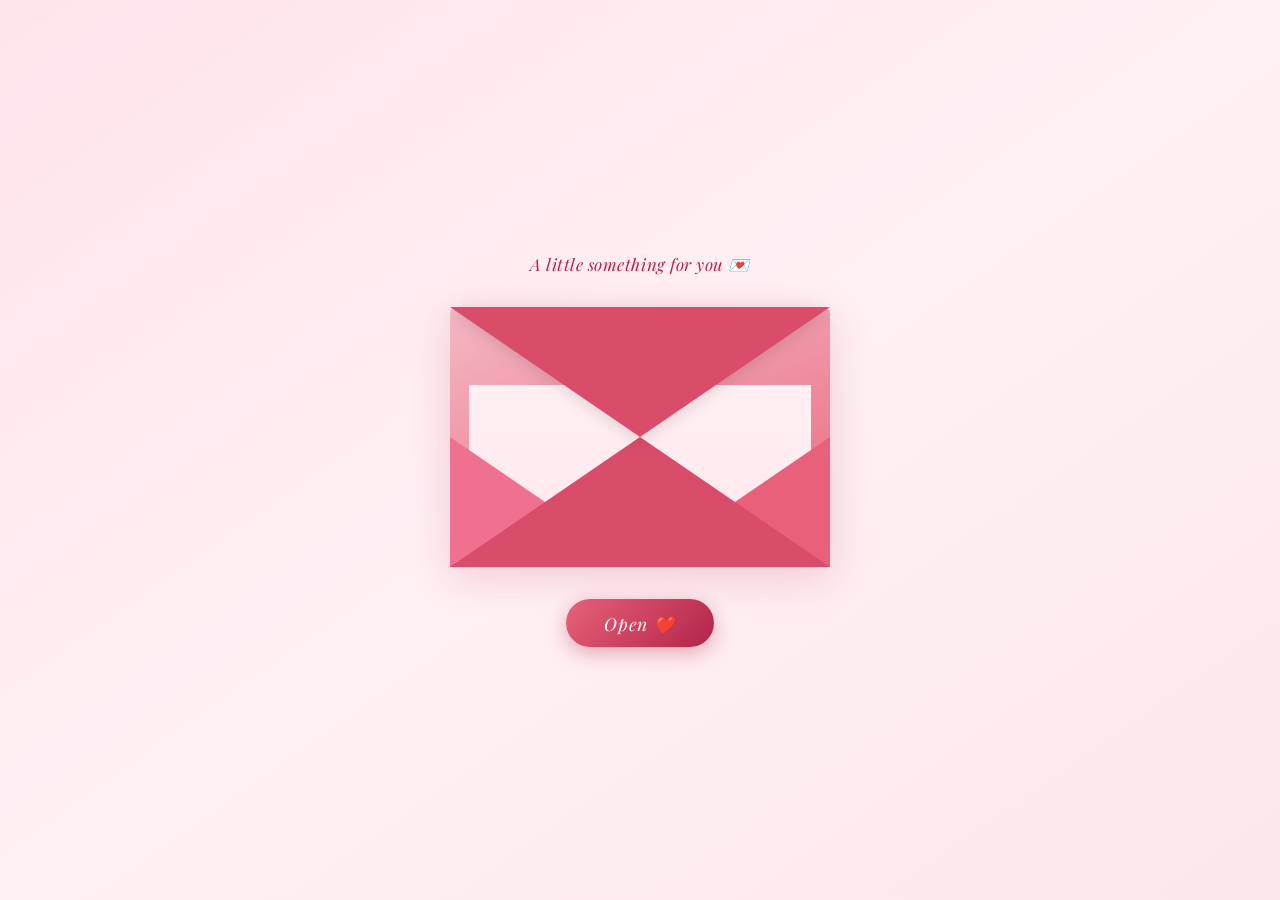
==== Love-letter/index.html @ 52c3fc0f "Add new folder" ====
<!DOCTYPE html>
<html lang="en">
<head>
  <meta charset="UTF-8" />
  <meta name="viewport" content="width=device-width, initial-scale=1.0" />
  <title>Happy First Monthsary 💌</title>
  <link rel="stylesheet" href="style.css" />
  <link href="https://fonts.googleapis.com/css2?family=Playfair+Display:ital,wght@0,400;0,600;1,400&family=Lato:wght@300;400&display=swap" rel="stylesheet" />
</head>
<body>

  <!-- Floating hearts background -->
  <div class="hearts-container" id="heartsContainer"></div>

  <!-- ── STAGE 1: Envelope (shown on load) ── -->
  <section class="envelope-stage" id="envelopeStage">

    <p class="tagline">A little something for you 💌</p>

    <!-- Envelope -->
    <div class="envelope" id="envelope">
      <div class="envelope-back"></div>
      <div class="envelope-flap" id="envelopeFlap"></div>
      <div class="envelope-body">
        <div class="envelope-seal" id="envelopeSeal">❤️</div>
      </div>
      <div class="envelope-front-left"></div>
      <div class="envelope-front-right"></div>
      <div class="envelope-front-bottom"></div>
    </div>

    <button class="btn-open" id="btnOpen">Open ❤️</button>

  </section>

  <!-- ── STAGE 2: Letter modal (shown after open) ── -->
  <section class="letter-stage" id="letterStage" aria-hidden="true">

    <!-- Left polaroid -->
    <div class="photo-frame photo-left" id="photoLeft">
      <img src="images/photo1.jpg" alt="Our Photo" />
      <p class="photo-caption">Us ❤️</p>
    </div>

    <!-- Letter card -->
    <div class="letter-card" id="letterCard">

      <!-- Gold top bar -->
      <div class="letter-gold-bar"></div>

      <!-- Scrollable content -->
      <div class="letter-inner" id="letterInner">

        <div class="letter-header">
          <span class="letter-ornament">✦</span>
          <h1 class="letter-title">Happy First Monthsary</h1>
          <span class="letter-ornament">✦</span>
        </div>

        <div class="letter-body" id="letterBody">
          <p class="salutation">Dear Love,</p>

          <p>
            It has been one whole month since the day you became mine — and
            somehow, every single hour of it has felt like a gift I didn't
            know I was allowed to ask for.
          </p>

          <p>
            <!-- ✏️ Replace this paragraph with your own message. -->
            [Replace this text with your own heartfelt message. Tell them
            what this month has meant to you, a favourite memory you share,
            or simply why you're grateful they're in your life.]
          </p>

          <p>
            Every day with you teaches me something new about what it means
            to feel truly seen. Thank you for your patience, your laughter,
            and the little things you do that you don't even realise make my
            world brighter.
          </p>

          <p>Here's to many more months — and everything that comes after. 🌹</p>

          <p class="closing">
            With all my love,<br />
            <em>[Your Name]</em>
          </p>
        </div>

      </div><!-- /letter-inner -->

      <!-- ── Close button — always visible, never inside scroll ── -->
      <button class="btn-close" id="btnClose">✕ Close &amp; Reset</button>

    </div><!-- /letter-card -->

    <!-- Right polaroid -->
    <div class="photo-frame photo-right" id="photoRight">
      <img src="images/photo2.jpg" alt="Our Photo" />
      <p class="photo-caption">Always ❤️</p>
    </div>

  </section>

  <!-- Background music (uncomment src and the playMusic() call in script.js) -->
  <!--
  <audio id="bgMusic" loop>
    <source src="audio/background.mp3" type="audio/mpeg" />
  </audio>
  -->

  <script src="script.js"></script>
</body>
</html>
---- Love-letter/style.css ----
/* ============================================================
   FIRST MONTHSARY LOVE LETTER — style.css
   Two-stage layout:
     Stage 1 → .envelope-stage  (envelope + open button)
     Stage 2 → .letter-stage    (photos + scrollable letter + close button)
   ============================================================ */

/* ---------- Tokens ---------- */
:root {
  --blush:        #f9d0d8;
  --rose:         #e8637a;
  --crimson:      #b22348;
  --cream:        #fff8f4;
  --gold:         #c8993a;
  --shadow:       rgba(178, 35, 72, 0.18);
  --font-display: 'Playfair Display', Georgia, serif;
  --font-body:    'Lato', Arial, sans-serif;
  --ease:         cubic-bezier(0.45, 0, 0.15, 1);
}

/* ---------- Reset ---------- */
*, *::before, *::after { box-sizing: border-box; margin: 0; padding: 0; }

@media (prefers-reduced-motion: reduce) {
  *, *::before, *::after {
    animation-duration: 0.01ms !important;
    transition-duration: 0.01ms !important;
  }
}

/* ---------- Body ---------- */
html, body {
  height: 100%;
  min-height: 100vh;
}

body {
  font-family: var(--font-body);
  background: linear-gradient(145deg, #ffe4ec 0%, #fff0f4 50%, #fce8e8 100%);
  display: flex;
  align-items: center;
  justify-content: center;
  overflow-x: hidden;
  padding: 1.5rem 1rem;
}

/* ---------- Floating Hearts ---------- */
.hearts-container {
  position: fixed;
  inset: 0;
  pointer-events: none;
  z-index: 0;
  overflow: hidden;
}

.floating-heart {
  position: absolute;
  bottom: -60px;
  opacity: 0;
  animation: floatUp linear infinite;
  user-select: none;
}

@keyframes floatUp {
  0%   { transform: translateY(0) rotate(0deg);   opacity: 0.7; }
  80%  { opacity: 0.4; }
  100% { transform: translateY(-110vh) rotate(30deg); opacity: 0; }
}

/* ============================================================
   STAGE 1 — ENVELOPE
   ============================================================ */
.envelope-stage {
  position: relative;
  z-index: 1;
  display: flex;
  flex-direction: column;
  align-items: center;
  gap: 2rem;
  /* fade out when letter opens */
  transition: opacity 0.5s ease, transform 0.5s ease;
}

.envelope-stage.hidden {
  opacity: 0;
  pointer-events: none;
  transform: scale(0.95);
  position: absolute; /* take out of flow so stage 2 can fill space */
}

.tagline {
  font-family: var(--font-display);
  font-style: italic;
  font-size: 1.05rem;
  color: var(--crimson);
  letter-spacing: 0.03em;
}

/* ---------- Envelope ---------- */
.envelope {
  position: relative;
  width: 380px;
  height: 260px;
  cursor: pointer;
  transition: transform 0.4s var(--ease);
}

.envelope:hover:not(.is-open) {
  transform: translateY(-6px) scale(1.02);
}

/* Back plate */
.envelope-back {
  position: absolute;
  inset: 0;
  background: linear-gradient(160deg, #f5b8c4 0%, #e8637a 100%);
  border-radius: 6px;
  box-shadow:
    0 10px 40px var(--shadow),
    inset 0 1px 0 rgba(255,255,255,0.3);
}

/* Top flap */
.envelope-flap {
  position: absolute;
  top: 0; left: 0;
  width: 0; height: 0;
  border-left:  190px solid transparent;
  border-right: 190px solid transparent;
  border-top:   130px solid #d94d6a;
  transform-origin: top center;
  transition: transform 0.7s var(--ease);
  z-index: 3;
  filter: drop-shadow(0 4px 8px rgba(0,0,0,0.12));
}

.envelope.is-open .envelope-flap {
  transform: rotateX(-180deg);
}

/* Inner body */
.envelope-body {
  position: absolute;
  inset: 30% 5% 5%;
  background: linear-gradient(180deg, #fff0f4 0%, #ffe6ec 100%);
  border-radius: 0 0 6px 6px;
  display: flex;
  align-items: center;
  justify-content: center;
  z-index: 1;
}

.envelope-seal {
  font-size: 2.2rem;
  filter: drop-shadow(0 2px 4px rgba(0,0,0,0.15));
  transition: opacity 0.3s, transform 0.3s;
}

.envelope.is-open .envelope-seal {
  opacity: 0;
  transform: scale(0.6);
}

/* Side & bottom triangles */
.envelope-front-left {
  position: absolute;
  left: 0; bottom: 0;
  width: 0; height: 0;
  border-bottom: 130px solid #f07090;
  border-right:  190px solid transparent;
  z-index: 2;
}

.envelope-front-right {
  position: absolute;
  right: 0; bottom: 0;
  width: 0; height: 0;
  border-bottom: 130px solid #e8607a;
  border-left:   190px solid transparent;
  z-index: 2;
}

.envelope-front-bottom {
  position: absolute;
  bottom: 0; left: 0; right: 0;
  width: 0; height: 0;
  border-left:   190px solid transparent;
  border-right:  190px solid transparent;
  border-bottom: 130px solid #d94d6a;
  z-index: 2;
}

/* ---------- Open Button ---------- */
.btn-open {
  background: linear-gradient(135deg, var(--rose) 0%, var(--crimson) 100%);
  color: #fff;
  border: none;
  font-family: var(--font-display);
  font-style: italic;
  font-size: 1.1rem;
  padding: 0.8rem 2.4rem;
  border-radius: 30px;
  cursor: pointer;
  box-shadow: 0 6px 20px rgba(178,35,72,0.35);
  transition: transform 0.25s, box-shadow 0.25s;
  letter-spacing: 0.04em;
}

.btn-open:hover {
  transform: translateY(-3px) scale(1.04);
  box-shadow: 0 10px 28px rgba(178,35,72,0.45);
}

.btn-open:active { transform: scale(0.97); }

/* ============================================================
   STAGE 2 — LETTER
   ============================================================ */
.letter-stage {
  position: relative;
  z-index: 1;
  display: none;           /* hidden until JS switches stage */
  align-items: flex-start;
  justify-content: center;
  gap: 2rem;
  width: 100%;
  max-width: 1000px;
  padding-top: 1rem;
  /* entrance animation */
  opacity: 0;
  transform: translateY(30px);
  transition: opacity 0.6s ease, transform 0.6s var(--ease);
}

.letter-stage.visible {
  display: flex;
  opacity: 0;             /* JS adds .show a frame later to trigger transition */
  transform: translateY(30px);
}

.letter-stage.show {
  opacity: 1;
  transform: translateY(0);
}

/* ---------- Letter Card ---------- */
.letter-card {
  flex: 0 0 360px;
  width: 360px;
  max-height: 80vh;
  display: flex;
  flex-direction: column;
  background-image:
    repeating-linear-gradient(
      0deg,
      transparent,
      transparent 27px,
      rgba(200,153,58,0.07) 28px
    ),
    linear-gradient(160deg, #fff8f4 0%, #fff0f0 100%);
  background-color: var(--cream);
  border-radius: 10px;
  box-shadow:
    0 8px 48px var(--shadow),
    inset 0 0 0 1px rgba(200,153,58,0.2);
  overflow: hidden;           /* keeps border-radius on children */
}

/* Gold top accent */
.letter-gold-bar {
  flex-shrink: 0;
  height: 4px;
  background: linear-gradient(90deg, transparent, var(--gold), transparent);
}

/* Scrollable body */
.letter-inner {
  flex: 1;
  overflow-y: auto;
  padding: 1.6rem 1.8rem 1rem;
  scrollbar-width: thin;
  scrollbar-color: var(--rose) transparent;
}

.letter-inner::-webkit-scrollbar       { width: 5px; }
.letter-inner::-webkit-scrollbar-track { background: transparent; }
.letter-inner::-webkit-scrollbar-thumb { background: var(--rose); border-radius: 10px; }

/* Letter header */
.letter-header {
  display: flex;
  align-items: center;
  justify-content: center;
  gap: 0.7rem;
  margin-bottom: 1.2rem;
}

.letter-title {
  font-family: var(--font-display);
  font-size: 1.2rem;
  font-style: italic;
  color: var(--crimson);
  text-align: center;
  line-height: 1.3;
}

.letter-ornament { color: var(--gold); font-size: 0.85rem; }

/* Letter body text */
.letter-body {
  font-family: var(--font-display);
  font-size: 0.93rem;
  line-height: 1.85;
  color: #4a2030;
}

.letter-body p { margin-bottom: 1rem; }

.salutation {
  font-style: italic;
  font-weight: 600;
  color: var(--crimson);
}

.closing {
  margin-top: 1.4rem;
  font-style: italic;
  text-align: right;
  color: var(--crimson);
}

/* Typewriter cursor */
.letter-body.typing::after {
  content: '|';
  animation: blink 0.7s step-end infinite;
  color: var(--rose);
}

@keyframes blink {
  0%, 100% { opacity: 1; }
  50%       { opacity: 0; }
}

/* ── Close Button — always pinned at card bottom, never inside scroll ── */
.btn-close {
  flex-shrink: 0;
  display: block;
  width: 100%;
  padding: 0.9rem 1rem;
  background: linear-gradient(135deg, #fff0f4 0%, #ffe4ec 100%);
  border: none;
  border-top: 1.5px solid rgba(200,153,58,0.3);
  color: var(--crimson);
  font-family: var(--font-display);
  font-style: italic;
  font-size: 0.95rem;
  letter-spacing: 0.03em;
  cursor: pointer;
  transition: background 0.25s, color 0.25s;
}

.btn-close:hover {
  background: var(--crimson);
  color: #fff;
}

/* ---------- Polaroid Frames ---------- */
.photo-frame {
  flex-shrink: 0;
  width: 160px;
  background: #fff;
  padding: 10px 10px 38px;
  border-radius: 2px;
  box-shadow: 0 8px 28px rgba(0,0,0,0.18);
  opacity: 0;
  transition: opacity 0.7s ease 0.3s, transform 0.7s var(--ease) 0.3s;
  margin-top: 2rem; /* align nicely with letter top */
}

.photo-frame.visible { opacity: 1; }

.photo-left  { transform: rotate(-4deg); }
.photo-right { transform: rotate(4deg);  }
.photo-left.visible  { transform: rotate(-4deg); }
.photo-right.visible { transform: rotate(4deg);  }

.photo-frame img {
  display: block;
  width: 100%;
  aspect-ratio: 1;
  object-fit: cover;
  border-radius: 2px;
  box-shadow: 0 2px 10px rgba(0,0,0,0.12);
}

.photo-caption {
  font-family: var(--font-display);
  font-style: italic;
  font-size: 0.8rem;
  color: var(--crimson);
  text-align: center;
  margin-top: 8px;
}

/* ============================================================
   RESPONSIVE
   ============================================================ */
@media (max-width: 760px) {
  .envelope { width: 320px; height: 220px; }

  .envelope-flap {
    border-left-width:  160px;
    border-right-width: 160px;
    border-top-width:   110px;
  }
  .envelope-front-left  { border-right-width: 160px; border-bottom-width: 110px; }
  .envelope-front-right { border-left-width:  160px; border-bottom-width: 110px; }
  .envelope-front-bottom {
    border-left-width:  160px;
    border-right-width: 160px;
    border-bottom-width: 110px;
  }

  /* Stack vertically on mobile */
  .letter-stage {
    flex-direction: column;
    align-items: center;
    gap: 1.5rem;
    padding-top: 0.5rem;
  }

  .letter-card {
    flex: none;
    width: 100%;
    max-width: 360px;
    max-height: 70vh;
  }

  /* Photos side by side below letter */
  .photo-frame {
    width: 130px;
    margin-top: 0;
  }

  .photo-left, .photo-right {
    order: 2; /* move photos below letter card */
  }

  .letter-card { order: 1; }

  /* row of photos */
  .letter-stage { flex-wrap: wrap; }
  .photo-frame  { flex: 0 0 130px; }
}

@media (max-width: 400px) {
  .envelope { width: 290px; height: 200px; }
  .envelope-flap {
    border-left-width: 145px; border-right-width: 145px; border-top-width: 100px;
  }
  .envelope-front-left  { border-right-width: 145px; border-bottom-width: 100px; }
  .envelope-front-right { border-left-width:  145px; border-bottom-width: 100px; }
  .envelope-front-bottom {
    border-left-width: 145px; border-right-width: 145px; border-bottom-width: 100px;
  }
}
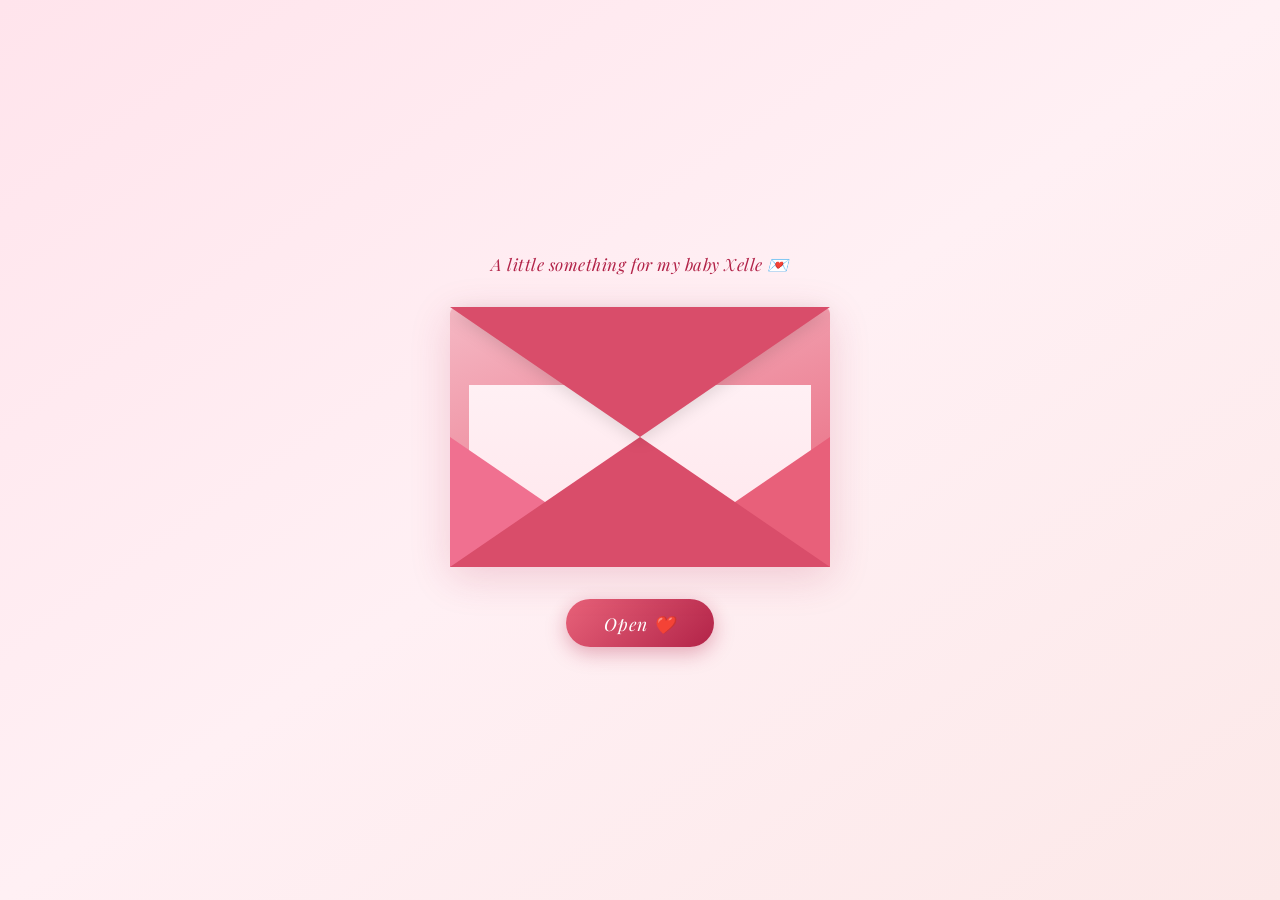
==== commit 488a9d68: "Updated each mini-projects and gitignore" ====
--- a/Love-letter/index.html
+++ b/Love-letter/index.html
@@ -15,7 +15,7 @@
   <!-- ── STAGE 1: Envelope (shown on load) ── -->
   <section class="envelope-stage" id="envelopeStage">
 
-    <p class="tagline">A little something for you 💌</p>
+    <p class="tagline">A little something for my baby Xelle 💌</p>
 
     <!-- Envelope -->
     <div class="envelope" id="envelope">
@@ -58,33 +58,31 @@
         </div>
 
         <div class="letter-body" id="letterBody">
-          <p class="salutation">Dear Love,</p>
+          <p class="salutation">Dear Baby,</p>
 
           <p>
-            It has been one whole month since the day you became mine — and
-            somehow, every single hour of it has felt like a gift I didn't
-            know I was allowed to ask for.
+            Happy 1st monthsary, grabe baby isang buwan na agad yun? Alam mo sobrang saya ko nung dumating ka uli sa buhay ko
+            I am so happy that we are together again. Pero baby di ko namalayan na isang buwan na yun HAHAHAHAHA parang kailan lang talaga.
           </p>
 
           <p>
             <!-- ✏️ Replace this paragraph with your own message. -->
-            [Replace this text with your own heartfelt message. Tell them
-            what this month has meant to you, a favourite memory you share,
-            or simply why you're grateful they're in your life.]
+            Sa isang buwan na yun marami tayo nagawa na bagay na kahit malayo tayo sa isa't-isa maraming salamat dahil pinaparamdam mo sa akin
+            na mahal mo talaga ako at ako lang ang mahal mo. Pasensya ka na kung aning ako minsan sayo, kilala mo naman ako eh pero gusto ko na lang 
+            din magsorry sa mga ginawa ko sayo na ikinagalit mo or ikinatampo mo pero kasi bab ang sarap kasi mang-asar, Kimi lang I love you.
           </p>
 
           <p>
-            Every day with you teaches me something new about what it means
-            to feel truly seen. Thank you for your patience, your laughter,
-            and the little things you do that you don't even realise make my
-            world brighter.
+            Baka magulat ka ulit dahil may pa letter si mayor as a matter of fact ngayon ko lang ginawa toh hahahah 9:04PM June 29, 2026, pauwi ka na sa bahay
+            niyo at pagod na pagod ka na kasi sobrang traffic at nagasgasan pa sinasakyan niyong bus, Anyway salamat baby dahil binigyan mo ako uli ng chance sayo
+            lagi mong tatandaan na mahal na mahal kita, ikaw lang baby ko, I love you very much Xelle lagi ka mag-iingat mwaaah.
           </p>
 
-          <p>Here's to many more months — and everything that comes after. 🌹</p>
+          <p>Here's to many more months and everything that comes after</p>
 
           <p class="closing">
             With all my love,<br />
-            <em>[Your Name]</em>
+            <em>Trjiscuit</em>
           </p>
         </div>
 
